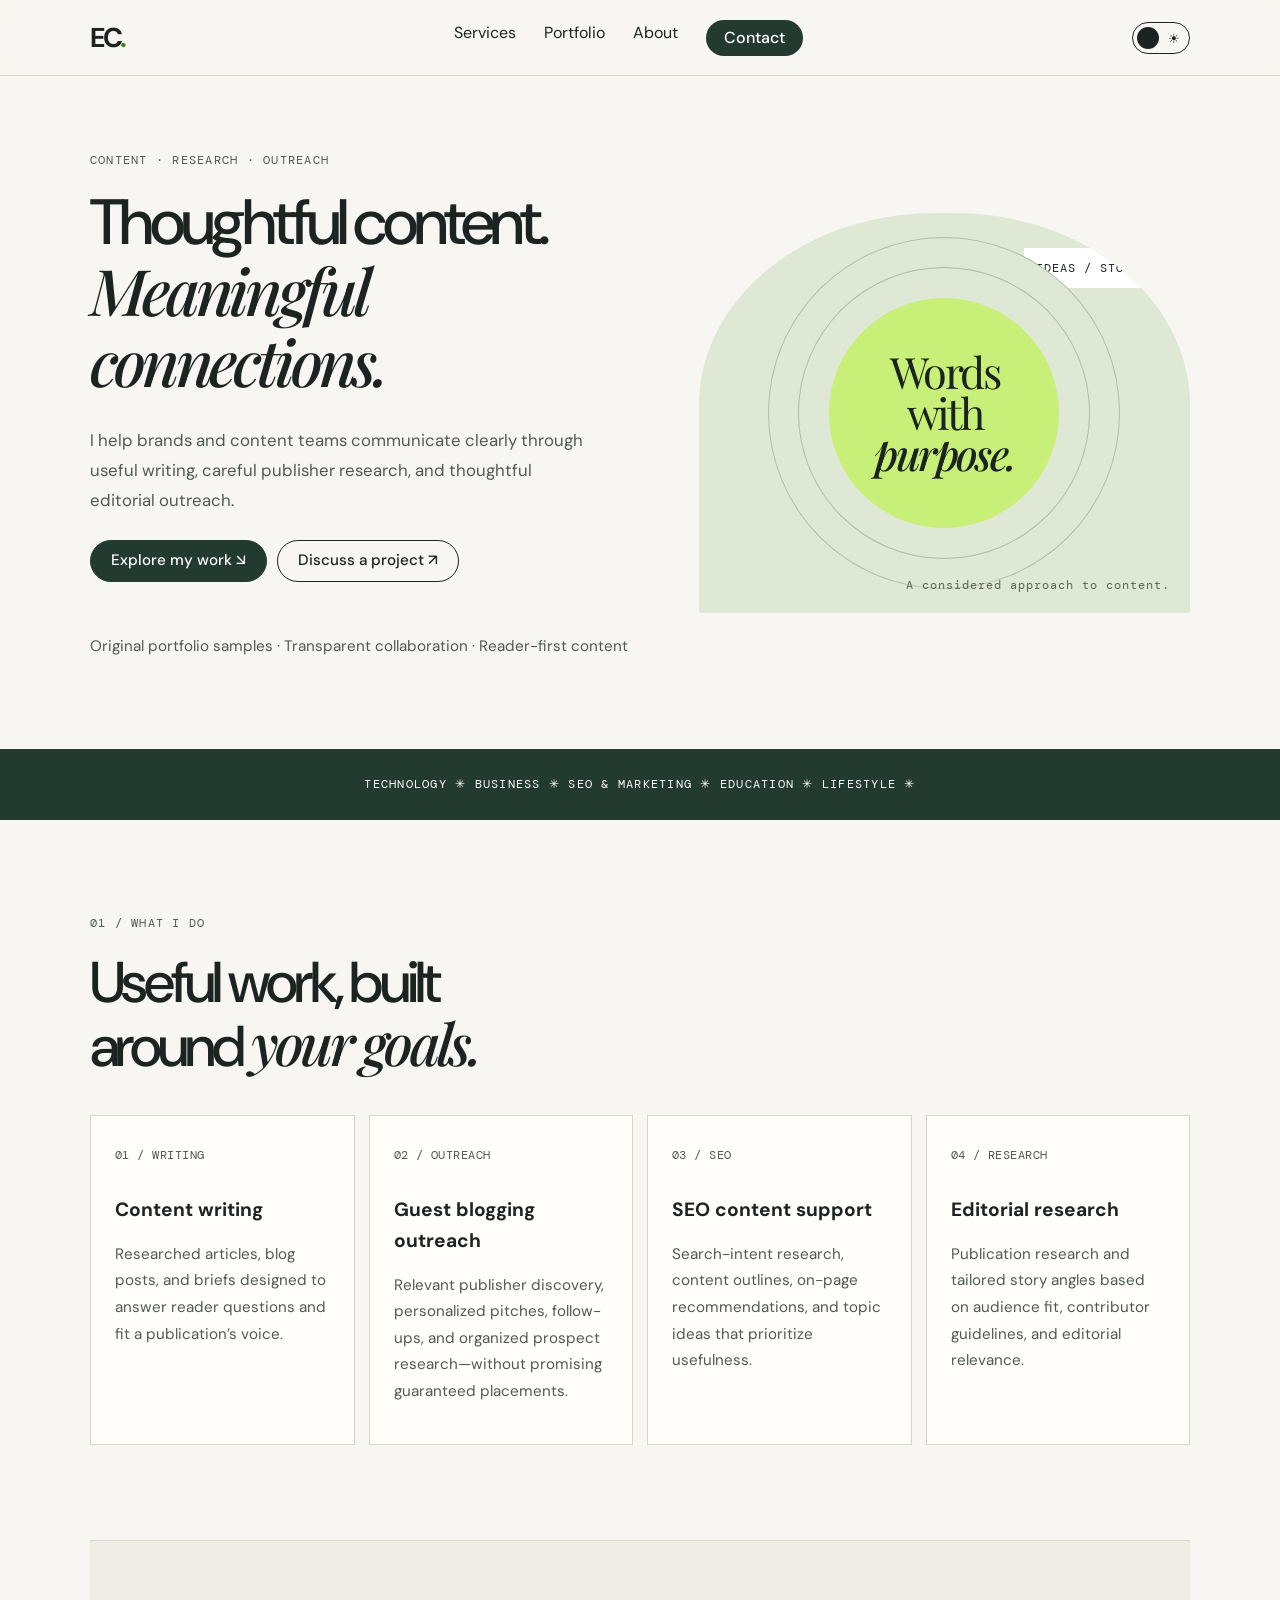
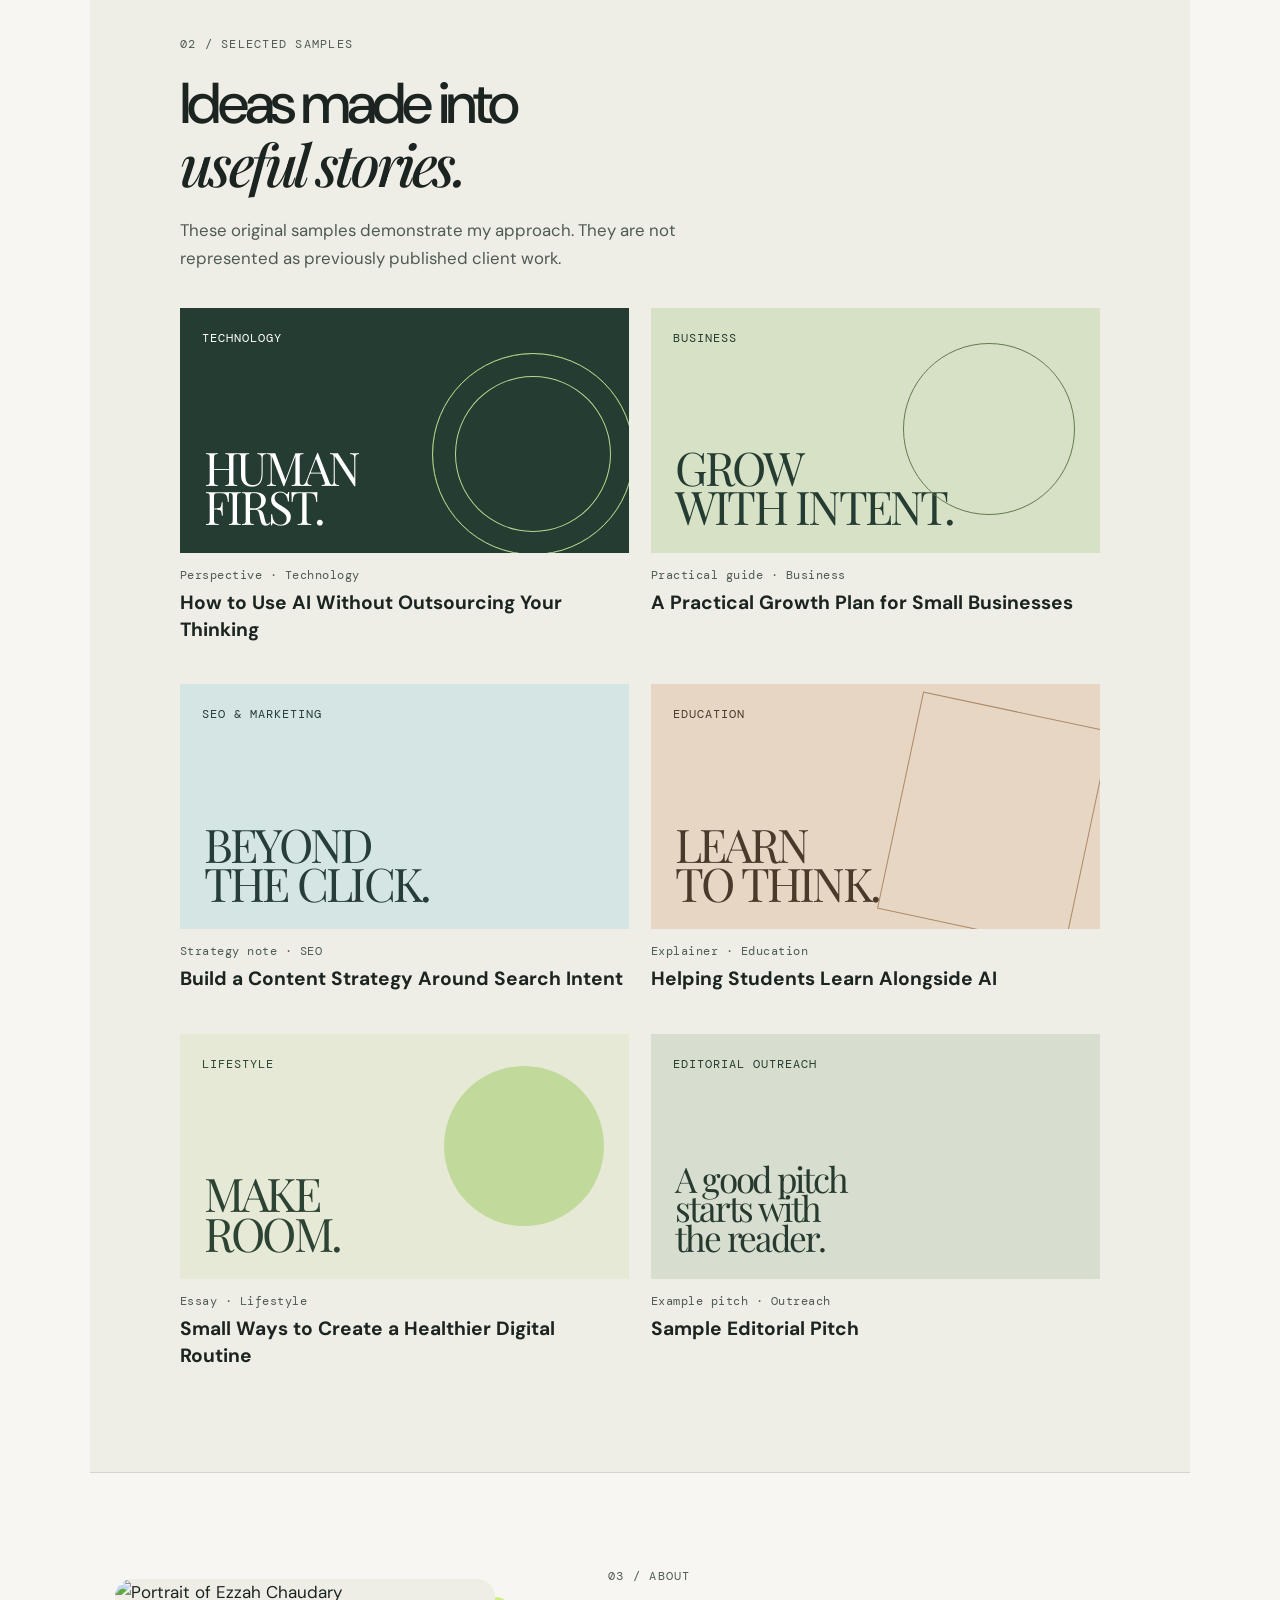
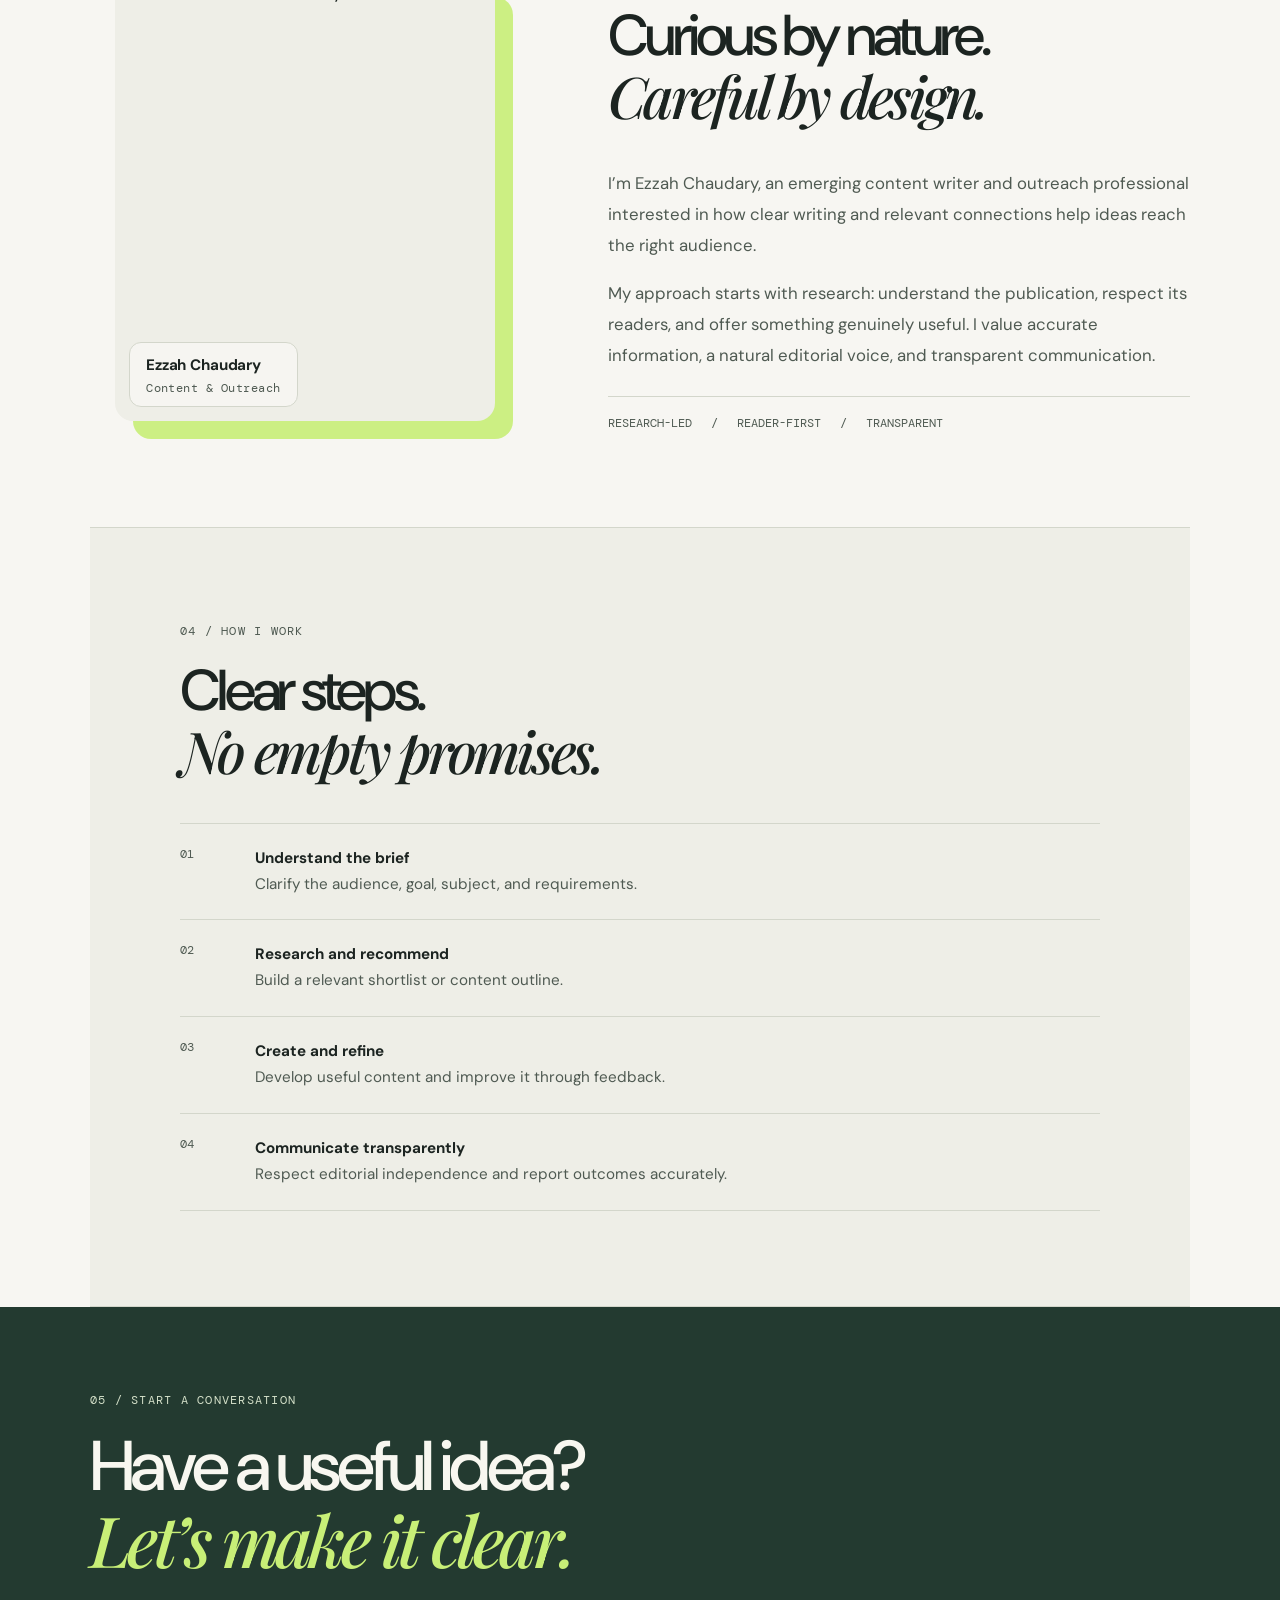
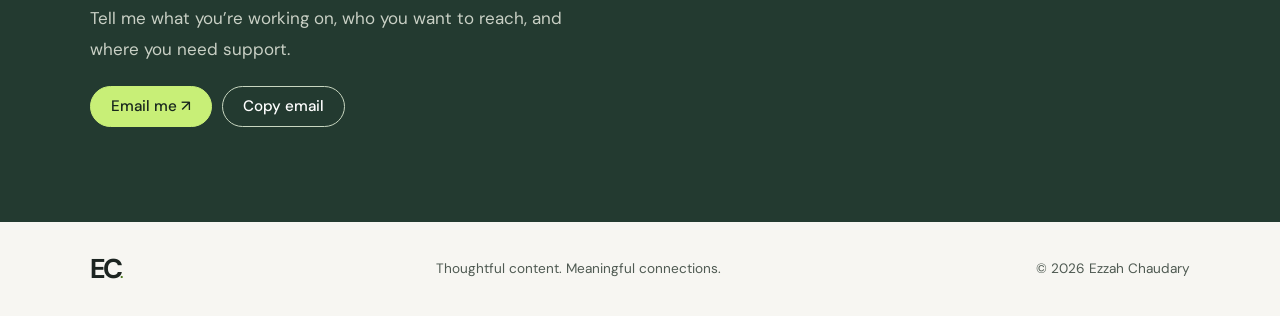
==== index.html @ 1b75cec5 "Add files via upload" ====
<!doctype html><html><head><meta charset=utf8><meta name=viewport content="width=device-width,initial-scale=1"><style>:root{color-scheme:light}body{margin:0;padding:0;font:14px -apple-system,BlinkMacSystemFont,sans-serif;background:#fff;color:#000}img{max-width:100%}[hidden]:not([hidden=until-found i]){display:none!important}</style></head><body>

<meta charset="utf-8"><meta name="viewport" content="width=device-width,initial-scale=1">
<meta name="description" content="Ezzah Chaudary — content writing, guest blogging outreach, editorial research and SEO content support.">
<title>Ezzah Chaudary Portfolio</title><script>try{var t=localStorage.getItem("theme")||(matchMedia("(prefers-color-scheme:dark)").matches?"dark":"light");document.documentElement.dataset.theme=t}catch(e){}</script><link rel="stylesheet" href="styles.css">

<header><a class="logo" href="index.html">EC<span>.</span></a><nav id="nav"><a href="#services">Services</a><a href="#portfolio">Portfolio</a><a href="#about">About</a><a class="navcta" href="#contact">Contact</a></nav><div class="hdr-r"><button id="theme" aria-label="Toggle light/dark theme" role="switch" aria-checked="false"></button><button id="menu" aria-expanded="false">Menu</button></div></header>
<main>
<section class="hero"><div><p class="eyebrow">CONTENT · RESEARCH · OUTREACH</p><h1>Thoughtful content.<br><em>Meaningful connections.</em></h1><p class="intro">I help brands and content teams communicate clearly through useful writing, careful publisher research, and thoughtful editorial outreach.</p><a class="button" href="#portfolio">Explore my work ↘</a><a class="button ghost" href="#contact">Discuss a project ↗</a><p class="note">Original portfolio samples · Transparent collaboration · Reader-first content</p></div><div class="art"><span class="art-tag">IDEAS / STORIES</span><div class="orb"></div><p>Words<br>with<br><em>purpose.</em></p><span class="art-foot">A considered approach to content.</span></div></section>
<div class="ticker">TECHNOLOGY ✳ BUSINESS ✳ SEO & MARKETING ✳ EDUCATION ✳ LIFESTYLE ✳</div>
<section id="services" class="section"><p class="eyebrow">01 / WHAT I DO</p><h2>Useful work, built<br>around <em>your goals.</em></h2><div class="cards">
<article><b>01 / WRITING</b><h3>Content writing</h3><p>Researched articles, blog posts, and briefs designed to answer reader questions and fit a publication’s voice.</p></article>
<article><b>02 / OUTREACH</b><h3>Guest blogging outreach</h3><p>Relevant publisher discovery, personalized pitches, follow-ups, and organized prospect research—without promising guaranteed placements.</p></article>
<article><b>03 / SEO</b><h3>SEO content support</h3><p>Search-intent research, content outlines, on-page recommendations, and topic ideas that prioritize usefulness.</p></article>
<article><b>04 / RESEARCH</b><h3>Editorial research</h3><p>Publication research and tailored story angles based on audience fit, contributor guidelines, and editorial relevance.</p></article></div></section>
<section id="portfolio" class="section tinted"><p class="eyebrow">02 / SELECTED SAMPLES</p><h2>Ideas made into<br><em>useful stories.</em></h2><p class="section-intro">These original samples demonstrate my approach. They are not represented as previously published client work.</p><div class="samples">
<a href="samples/technology-ai.html"><div class="sample-art tech">TECHNOLOGY <strong>HUMAN<br>FIRST.</strong></div><small>Perspective · Technology</small><h3>How to Use AI Without Outsourcing Your Thinking</h3></a>
<a href="samples/business-growth.html"><div class="sample-art business">BUSINESS <strong>GROW<br>WITH INTENT.</strong></div><small>Practical guide · Business</small><h3>A Practical Growth Plan for Small Businesses</h3></a>
<a href="samples/seo-content.html"><div class="sample-art seo">SEO & MARKETING <strong>BEYOND<br>THE CLICK.</strong></div><small>Strategy note · SEO</small><h3>Build a Content Strategy Around Search Intent</h3></a>
<a href="samples/education-learning.html"><div class="sample-art education">EDUCATION <strong>LEARN<br>TO THINK.</strong></div><small>Explainer · Education</small><h3>Helping Students Learn Alongside AI</h3></a>
<a href="samples/lifestyle-digital-wellbeing.html"><div class="sample-art lifestyle">LIFESTYLE <strong>MAKE<br>ROOM.</strong></div><small>Essay · Lifestyle</small><h3>Small Ways to Create a Healthier Digital Routine</h3></a>
<a href="samples/editorial-pitch.html"><div class="sample-art pitch">EDITORIAL OUTREACH <strong>A good pitch<br>starts with<br>the reader.</strong></div><small>Example pitch · Outreach</small><h3>Sample Editorial Pitch</h3></a></div></section>
<section id="about" class="section about"><figure class="portrait"><div class="frame"><img src="assets/ezzah.jpg" alt="Portrait of Ezzah Chaudary" width="620" height="720" loading="lazy"><figcaption><strong>Ezzah Chaudary</strong><small>Content &amp; Outreach</small></figcaption></div></figure><div><p class="eyebrow">03 / ABOUT</p><h2>Curious by nature.<br><em>Careful by design.</em></h2><p>I’m Ezzah Chaudary, an emerging content writer and outreach professional interested in how clear writing and relevant connections help ideas reach the right audience.</p><p>My approach starts with research: understand the publication, respect its readers, and offer something genuinely useful. I value accurate information, a natural editorial voice, and transparent communication.</p><div class="values">RESEARCH-LED　 /　 READER-FIRST　 /　 TRANSPARENT</div></div></section>
<section class="section tinted"><p class="eyebrow">04 / HOW I WORK</p><h2>Clear steps.<br><em>No empty promises.</em></h2><div class="steps"><p><b>01</b><span><strong>Understand the brief</strong><br>Clarify the audience, goal, subject, and requirements.</span></p><p><b>02</b><span><strong>Research and recommend</strong><br>Build a relevant shortlist or content outline.</span></p><p><b>03</b><span><strong>Create and refine</strong><br>Develop useful content and improve it through feedback.</span></p><p><b>04</b><span><strong>Communicate transparently</strong><br>Respect editorial independence and report outcomes accurately.</span></p></div></section>
<section id="contact" class="contact"><p class="eyebrow">05 / START A CONVERSATION</p><h2>Have a useful idea?<br><em>Let’s make it clear.</em></h2><p>Tell me what you’re working on, who you want to reach, and where you need support.</p><a class="button" href="mailto:YOUR_EMAIL@example.com?subject=Content%20and%20Outreach%20Enquiry">Email me ↗</a><button class="button outline" id="copy" data-email="YOUR_EMAIL@example.com">Copy email</button></section>
</main><footer><a class="logo" href="#">EC<span>.</span></a><span>Thoughtful content. Meaningful connections.</span><span>© <span id="year"></span> Ezzah Chaudary</span></footer><script src="script.js"></script>
</body></html>
---- styles.css ----
@import url('https://fonts.googleapis.com/css2?family=DM+Mono:wght@400;500&family=DM+Sans:wght@400;500;700&family=Playfair+Display:ital,wght@0,500;1,500&display=swap');
*{box-sizing:border-box}html{scroll-behavior:smooth;scroll-padding-top:80px}body{margin:0;background:var(--paper);color:var(--ink);font-family:var(--sans)}a{color:inherit;text-decoration:none}header{height:76px;padding:0 7%;display:flex;align-items:center;justify-content:space-between;border-bottom:1px solid var(--line);position:sticky;top:0;background:var(--paper-a);backdrop-filter:blur(12px);z-index:5}.logo{font-weight:700;font-size:1.7rem;letter-spacing:-.1em}.logo span{color:var(--accent)}nav{display:flex;gap:32px;font-size:.9rem}nav a:hover{color:var(--accent)}button{font:inherit;cursor:pointer}#menu{display:none}.hero,.section{width:min(1100px,86%);margin:auto}.hero{min-height:580px;padding:76px 0;display:grid;grid-template-columns:1.05fr .95fr;gap:6%;align-items:center}.eyebrow{font: .68rem var(--mono);letter-spacing:.1em;color:var(--muted);margin:0 0 22px}.hero h1,h2{font-size:clamp(2.7rem,5vw,4.5rem);letter-spacing:-.065em;line-height:1.04;font-weight:500;margin:0}.hero h1 em,h2 em{font-family:var(--serif);font-weight:500}.intro{color:var(--muted);line-height:1.8;max-width:500px;margin:25px 0}.note{margin-top:42px;font-size:.72rem;color:var(--muted)}.art{color:#1c2421;height:400px;background:#dfe8d4;border-radius:48% 48% 3px 3px;position:relative;display:grid;place-items:center;overflow:hidden}.orb{position:absolute;width:230px;height:230px;background:var(--green);border-radius:50%;box-shadow:0 0 0 30px #dfe8d4,0 0 0 31px #aebca5,0 0 0 60px #dfe8d4,0 0 0 61px #aebca5}.art p{z-index:1;text-align:center;font:2.7rem/.95 var(--serif);letter-spacing:-.06em}.art p em{font-weight:500}.art-tag,.art-foot{position:absolute;font:.62rem var(--mono);letter-spacing:.08em}.art-tag{top:35px;right:22px;background:#fff;color:#1c2421;padding:12px}.art-foot{bottom:20px;right:20px;color:#586752}.ticker{background:var(--deep);color:white;text-align:center;padding:23px 5%;font:.7rem var(--mono);letter-spacing:.1em;line-height:2}.section{padding-top:95px;padding-bottom:95px}.section h2{font-size:clamp(2.5rem,4.5vw,3.7rem);margin-bottom:38px}.cards{display:grid;grid-template-columns:repeat(4,1fr);gap:14px}.cards article{background:var(--card);border:1px solid var(--line);padding:24px;min-height:245px}.cards b,small{font:.65rem var(--mono);letter-spacing:.04em;color:var(--muted)}.cards h3{font-size:1.12rem;margin:28px 0 12px}.cards p{font-size:.85rem;line-height:1.75;color:var(--muted)}.tinted{background:var(--tint);max-width:none;padding-left:max(7%,calc((100% - 1100px)/2));padding-right:max(7%,calc((100% - 1100px)/2));border-top:1px solid var(--line);border-bottom:1px solid var(--line)}.section-intro{color:var(--muted);line-height:1.7;max-width:500px;margin:-20px 0 35px}.samples{display:grid;grid-template-columns:repeat(2,minmax(0,1fr));gap:34px 22px}.sample-art{height:245px;padding:22px;position:relative;overflow:hidden;font:.62rem var(--mono);letter-spacing:.08em}.sample-art strong{position:absolute;left:24px;bottom:26px;font:2.9rem/.85 var(--serif);letter-spacing:-.06em}.tech{background:#253c32;color:white}.tech:after{content:'';position:absolute;width:200px;height:200px;border:1px solid #b8d88d;border-radius:50%;right:-5px;top:45px;box-shadow:inset 0 0 0 22px #253c32,inset 0 0 0 23px #b8d88d}.business{background:#d6e1c6;color:#253c32}.business:after{content:'';position:absolute;width:170px;height:170px;border:1px solid #637b4c;border-radius:50%;right:25px;top:35px}.seo{background:#d5e5e4;color:#263d3a}.education{background:#e7d6c3;color:#4a3a2c}.education:after{content:'';position:absolute;right:10px;top:25px;width:190px;height:220px;border:1px solid #ad8866;transform:rotate(12deg)}.lifestyle{background:#e5e9d5;color:#2d4334}.lifestyle:after{content:'';position:absolute;width:160px;height:160px;border-radius:50%;background:#c1d99a;right:25px;top:32px}.pitch{background:#d7ded0;color:#273a30}.pitch strong{font-size:2.2rem}.samples a{display:block}.samples a:hover h3{text-decoration:underline;text-decoration-color:#9cae86;text-underline-offset:4px}.samples small{display:block;margin-top:14px}.samples h3{font-size:1.12rem;line-height:1.4;margin:7px 0}.about{display:grid;grid-template-columns:.7fr 1.3fr;gap:9%;align-items:center}.about p:not(.eyebrow){color:var(--muted);line-height:1.85;font-size:.94rem}.stamp{color:#233a30;width:185px;height:185px;border:1px solid #b5c29f;border-radius:50%;display:flex;flex-direction:column;align-items:center;justify-content:center;text-align:center;background:#e7eddc;font-size:3rem;transform:rotate(-8deg)}.stamp small{line-height:1.7}.values{border-top:1px solid var(--line);padding-top:18px;font:.62rem var(--mono);color:var(--muted);margin-top:25px}.steps{border-top:1px solid var(--line)}.steps p{display:grid;grid-template-columns:60px 1fr;gap:15px;padding:22px 0;margin:0;border-bottom:1px solid var(--line);color:var(--muted);font-size:.9rem;line-height:1.7}.steps b{font:.7rem var(--mono);color:var(--muted)}.steps strong{color:var(--ink)}.contact{background:var(--deep);color:#f8f7f0;padding:85px max(7%,calc((100% - 1100px)/2));position:relative}.contact .eyebrow{color:#d3dfc8}.contact h2{font-size:clamp(2.8rem,5.5vw,5rem)}.contact h2 em{color:var(--green)}.contact>p:not(.eyebrow){color:#c9d0c5;max-width:480px;line-height:1.8;margin:22px 0}.contact small{display:block;color:#b9c6b7;margin-top:18px;letter-spacing:0}footer{padding:25px 7%;display:flex;justify-content:space-between;align-items:center;gap:18px}footer span{font-size:.72rem;color:var(--muted)}.article{width:min(790px,86%);margin:auto}.article .article-head{padding:65px 0 40px}.article h1{font-size:clamp(2.6rem,6vw,4.5rem);line-height:1.04;letter-spacing:-.065em;font-weight:500}.article h1 em{font-family:var(--serif)}.deck{font-size:1.1rem;line-height:1.75;color:var(--muted)}.notice{background:var(--notice);border-left:3px solid #88a65d;padding:14px 17px;font-size:.83rem;line-height:1.65;margin:25px 0}.body-copy{font-size:1.02rem;line-height:1.9;color:var(--body);padding-bottom:75px}.body-copy h2{font-size:1.75rem;margin:42px 0 15px}.body-copy p{margin:0 0 20px}.body-copy li{margin-bottom:10px}.body-copy blockquote{border-left:2px solid #8aa960;padding-left:20px;font:italic 1.4rem/1.5 var(--serif)}@media(max-width:850px){.hero{grid-template-columns:1fr .8fr}.cards{grid-template-columns:repeat(2,1fr)}.art{height:330px}.orb{width:180px;height:180px}}@media(max-width:620px){header{height:68px;padding:0 6.5%}#menu{display:inline-flex}nav{display:none;position:absolute;top:67px;left:0;right:0;background:var(--paper);padding:24px 7%;flex-direction:column;gap:20px;border-bottom:1px solid var(--line)}nav.open{display:flex}.hero{grid-template-columns:1fr;padding:55px 0;gap:34px}.hero h1{font-size:3.15rem}.art{height:315px}.section{padding-top:65px;padding-bottom:65px}.cards,.samples{grid-template-columns:1fr}.cards article{min-height:unset}.sample-art{height:255px}.about{grid-template-columns:1fr;gap:32px}.stamp{width:145px;height:145px;font-size:2.4rem}.contact{padding:68px 7%}.contact h2{font-size:3rem}footer{flex-wrap:wrap}footer span:nth-child(2){order:3;width:100%}}@media(prefers-reduced-motion:reduce){html{scroll-behavior:auto}}
:root{--paper:#f7f6f2;--paper-a:#f7f6f2ee;--card:#fffefa;--tint:#eeeee7;--ink:#1c2421;--body:#2f3a33;--muted:#4f5a52;--line:#d3d6cb;--green:#c8ef77;--deep:#233a30;--accent:#4d7a1f;--notice:#e8eddc;--btn:#233a30;--btn-t:#fff;--btn-h:#3b5244;--serif:'Playfair Display',Georgia,serif;--sans:'DM Sans',Arial,sans-serif;--mono:'DM Mono',monospace;color-scheme:light}
:root[data-theme=dark]{--paper:#141a17;--paper-a:#141a17ee;--card:#1c2420;--tint:#192019;--ink:#eef1e8;--body:#d3d9cd;--muted:#aab4a6;--line:#33403a;--deep:#0e2018;--accent:#a9d466;--notice:#232d22;--btn:#c8ef77;--btn-t:#18261d;--btn-h:#dbf59d;color-scheme:dark}
body{font-size:17px;line-height:1.6}
.eyebrow,.cards b,small,.ticker,.values,.steps b,.art-tag,.art-foot,.sample-art{font-size:.78rem}
.cards p,.steps p,.note{font-size:.95rem}.intro,.section-intro,.about p:not(.eyebrow){font-size:1.05rem}nav{font-size:1rem;gap:28px}
.cards h3,.samples h3{font-size:1.2rem}.deck{font-size:1.15rem}.body-copy{font-size:1.1rem}
nav a:hover,.body-copy a{color:var(--accent)}
.btn,.button,#menu,#theme,.back{display:inline-flex;align-items:center;justify-content:center;gap:8px;padding:12px 20px;border-radius:999px;border:1.5px solid var(--btn);font:500 .95rem var(--sans);line-height:1;cursor:pointer;margin:0 10px 10px 0;background:var(--btn);color:var(--btn-t);transition:background .15s,color .15s,transform .15s}
.button:hover,#menu:hover,#theme:hover,.back:hover{background:var(--btn-h);border-color:var(--btn-h);color:var(--btn-t)}
.button:active,#theme:active{transform:translateY(1px)}
.button.ghost,.outline,#menu,#theme,.back{background:transparent;color:var(--ink);border-color:var(--ink)}
.button.ghost:hover,.outline:hover,#menu:hover,#theme:hover,.back:hover{background:var(--ink);color:var(--paper);border-color:var(--ink)}
.contact .button{background:var(--green);color:#18261d;border-color:var(--green)}.contact .button:hover{background:#dbf59d;border-color:#dbf59d;color:#18261d}
.contact .button.outline{background:transparent;color:#fff;border-color:#c8d6c0}.contact .button.outline:hover{background:#fff;color:#18261d;border-color:#fff}
#theme,#menu,.back{margin:0;padding:9px 16px}.hdr-r{display:flex;align-items:center;gap:12px}
:focus-visible{outline:3px solid var(--accent);outline-offset:3px}
.contact small{color:#d3dfc8;font-size:.82rem}footer span{font-size:.85rem}
.note{color:var(--muted)}
@media(max-width:620px){#menu{display:inline-flex}nav{background:var(--paper)}}
@media(min-width:621px){#menu{display:none}}

a:where(:visited,:active){color:inherit}a{-webkit-tap-highlight-color:transparent}
.body-copy a:not(.button){color:var(--accent)}
:root{accent-color:var(--accent)}::selection{background:var(--green);color:#18261d}
button:focus,a:focus{outline:none}button:focus-visible,a:focus-visible{outline:3px solid var(--accent);outline-offset:3px}
.button,.button:visited{color:var(--btn-t)}.button.ghost,.button.ghost:visited{color:var(--ink)}.button.ghost:hover{color:var(--paper)}.contact .button,.cta .button{color:#18261d}
/* theme switch */
#theme{padding:4px;width:58px;height:32px;position:relative;justify-content:flex-start;border-radius:999px;font-size:0}
#theme:hover{background:transparent;border-color:var(--ink)}
#theme::before{content:"";width:22px;height:22px;border-radius:50%;background:var(--ink);transition:transform .2s;transform:translateX(0)}
:root[data-theme=dark] #theme::before{transform:translateX(26px);background:var(--green)}
#theme::after{content:"☀";position:absolute;right:9px;font-size:13px;color:var(--ink);top:50%;transform:translateY(-50%)}
:root[data-theme=dark] #theme::after{content:"☾";right:auto;left:9px}
/* article */
.progress{position:fixed;top:0;left:0;height:3px;width:0;background:var(--accent);z-index:9}
.meta{font:.8rem var(--mono);color:var(--muted);letter-spacing:.04em}
.body-copy h2{font-size:1.9rem;letter-spacing:-.04em;margin-top:52px}
.body-copy>p:first-of-type:first-letter{font:3.6rem/.8 var(--serif);float:left;padding:6px 10px 0 0;color:var(--accent)}
.cta{background:var(--deep);color:#fff;padding:34px;margin:50px 0 0;border-radius:14px}.cta h3{font:500 1.7rem var(--serif);margin:0 0 8px}.cta p{color:#cfd8c9;margin:0 0 20px}
.cta .button{background:var(--green);border-color:var(--green)}.cta .button:hover{background:#dbf59d;border-color:#dbf59d}
.pn{display:flex;justify-content:space-between;gap:14px;flex-wrap:wrap;margin-top:28px}.pn .button{margin:0}

header nav a,header nav a:visited{color:var(--ink);text-decoration:none}header nav a:hover{color:var(--accent)}
header nav a.navcta,header nav a.navcta:visited{background:var(--btn);color:var(--btn-t);padding:10px 18px;border-radius:999px;line-height:1;font-weight:500}
header nav a.navcta:hover{background:var(--btn-h);color:var(--btn-t)}
@media(max-width:620px){header nav a.navcta{align-self:flex-start}}

.portrait{margin:0;display:flex;flex-direction:column;align-items:center;gap:18px;text-align:center}
.portrait img{width:min(320px,100%);aspect-ratio:1;object-fit:cover;object-position:50% 20%;border-radius:50%;border:1px solid var(--line);padding:10px;background:var(--card);box-shadow:0 0 0 1px var(--line),0 18px 40px -18px rgba(0,0,0,.35)}
.portrait figcaption{font-weight:700;font-size:1.05rem;letter-spacing:-.01em}
.portrait small{display:block;margin-top:4px;color:var(--muted);font-weight:400}
@media(max-width:620px){.portrait img{width:min(240px,70vw)}}

.portrait img{width:min(400px,100%);aspect-ratio:4/3;border-radius:20px;padding:0;object-position:50% 30%}
.portrait{align-items:flex-start;text-align:left}
@media(max-width:620px){.portrait img{width:100%}}

.about{grid-template-columns:.85fr 1.15fr;gap:8%}
.portrait{display:block;max-width:380px;width:100%;margin:0 auto}
.portrait .frame{position:relative;isolation:isolate}
.portrait .frame::before{content:"";position:absolute;inset:18px -18px -18px 18px;background:var(--green);border-radius:18px;z-index:-1;opacity:.9}
.portrait img{display:block;width:100%;height:auto;aspect-ratio:620/720;object-fit:cover;object-position:50% 18%;border:0;padding:0;border-radius:18px;box-shadow:none;background:var(--tint)}
.portrait figcaption{position:absolute;left:14px;bottom:14px;right:auto;display:flex;flex-direction:column;gap:2px;padding:10px 16px;border-radius:12px;background:var(--paper-a);backdrop-filter:blur(8px);color:var(--ink);font-size:.95rem;text-align:left;border:1px solid var(--line)}
.portrait figcaption small{margin:0;color:var(--muted);font:.75rem var(--mono)}
@media(max-width:620px){.about{grid-template-columns:1fr}.portrait{max-width:320px;margin:0 auto 18px}.portrait .frame::before{inset:12px -12px -12px 12px}}
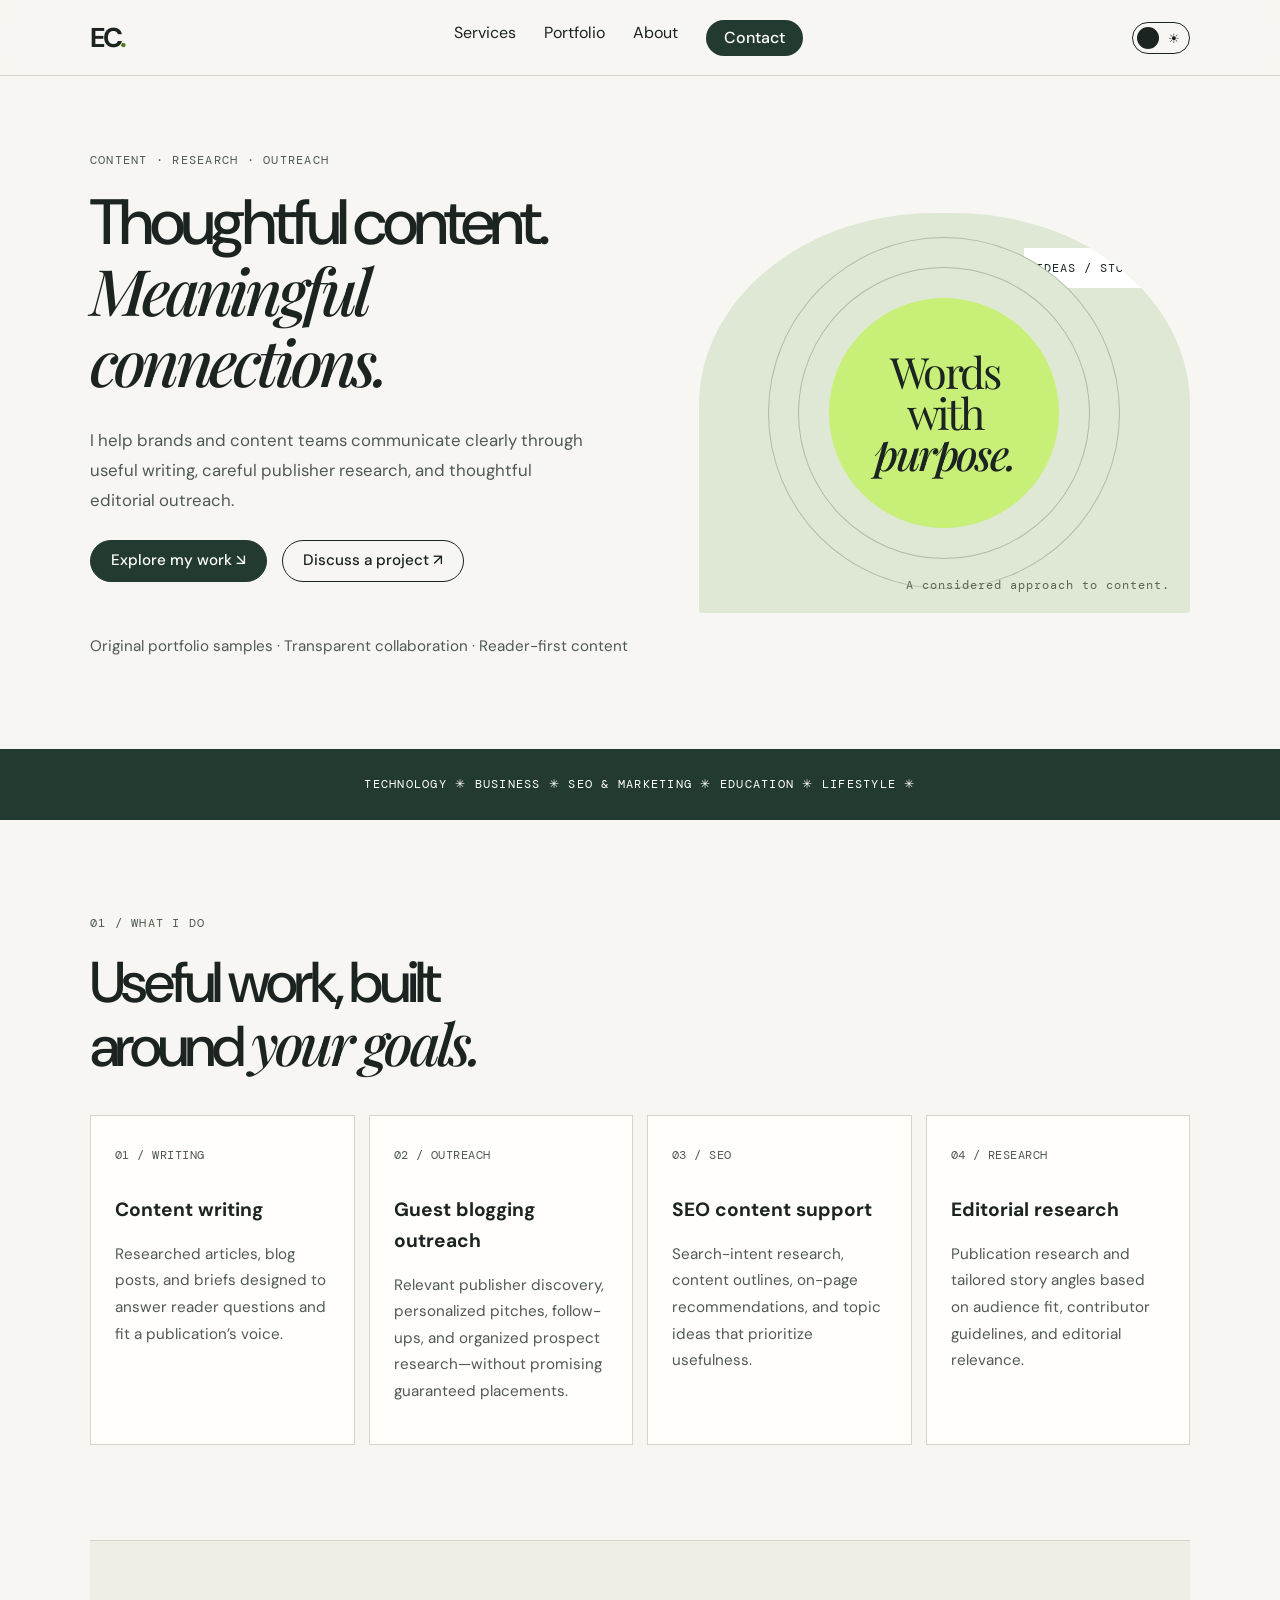
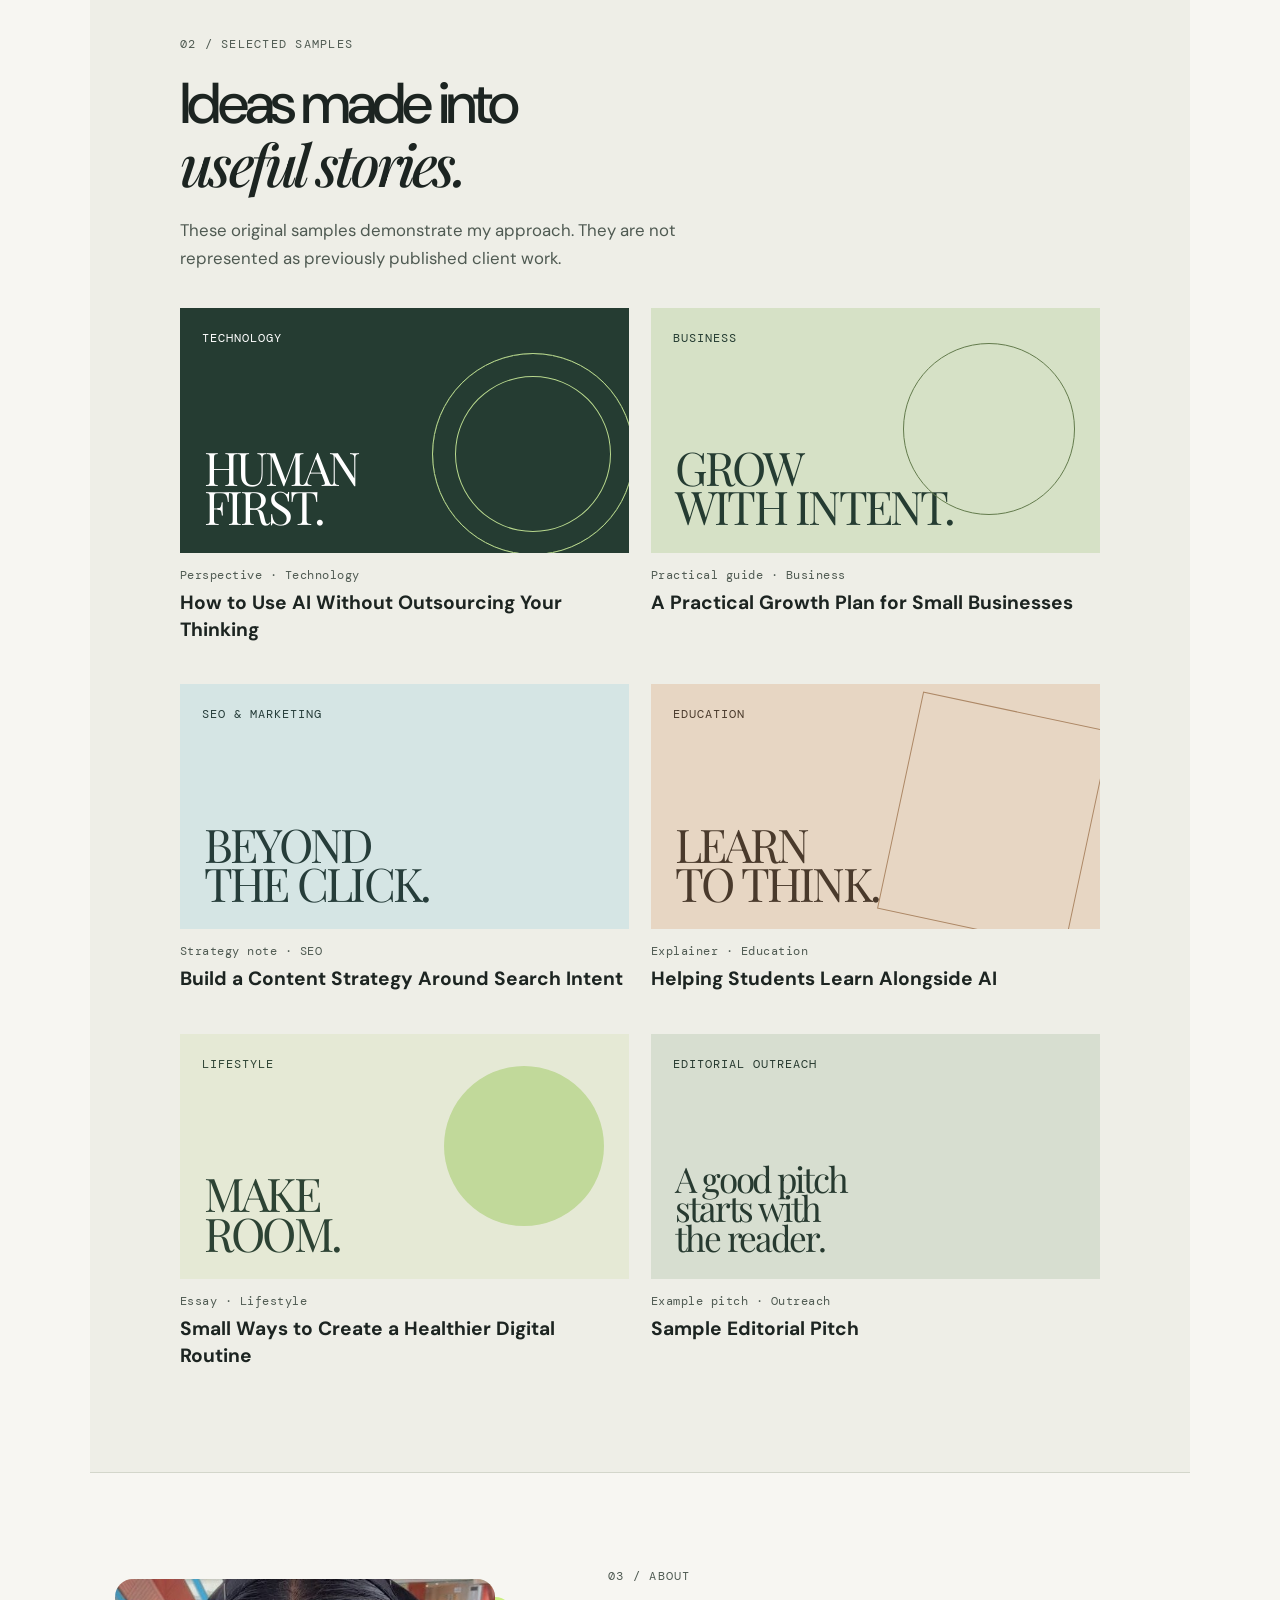
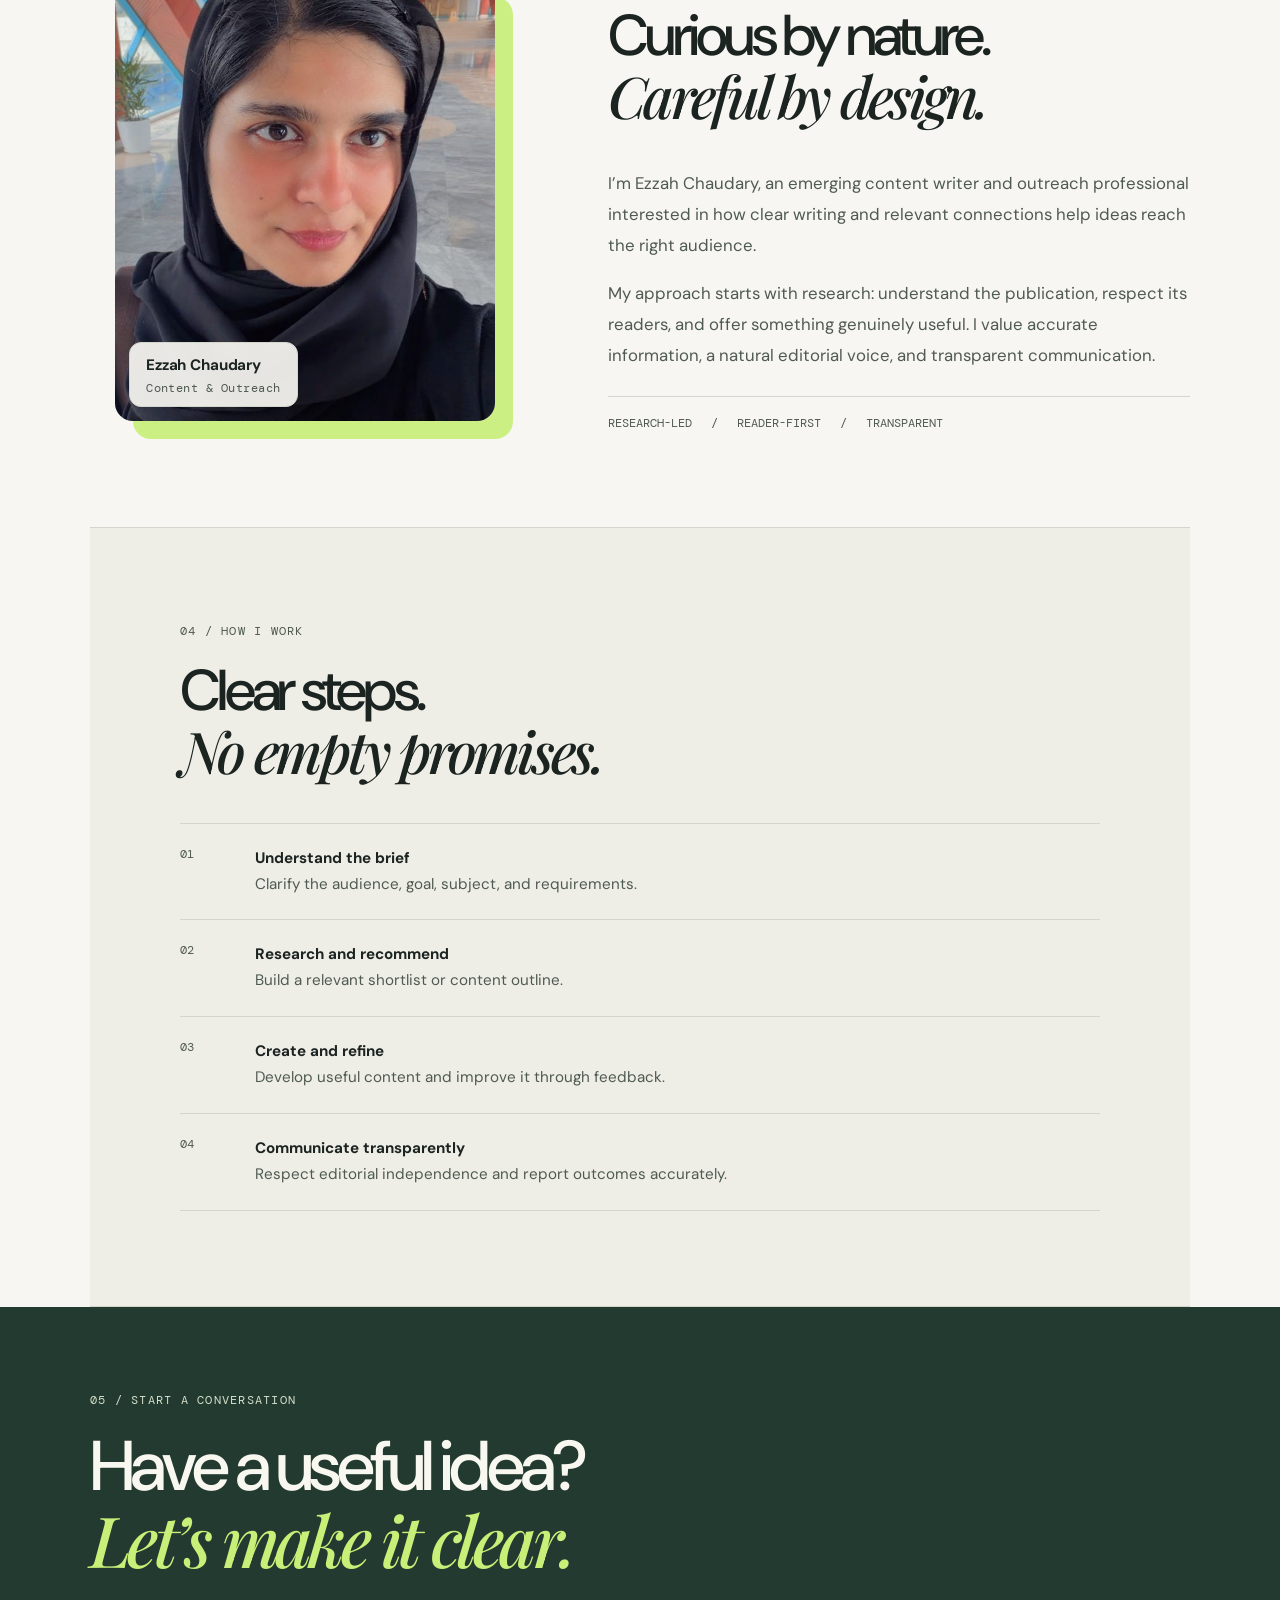
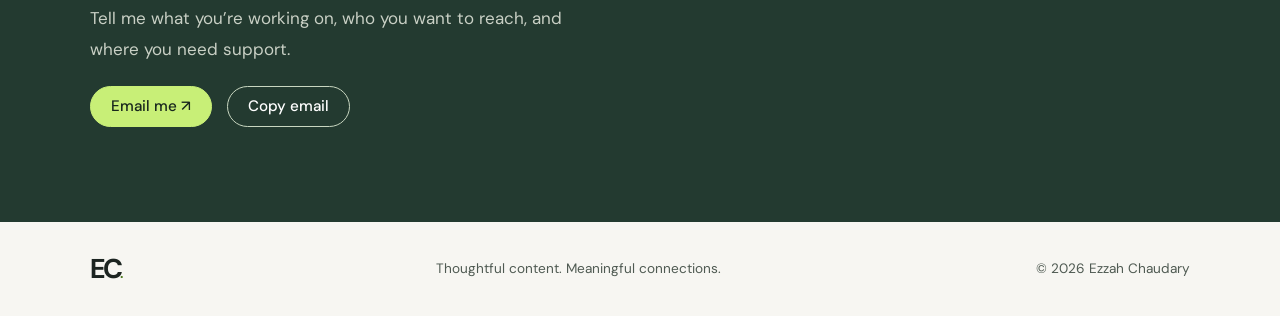
==== commit 5d078abb: "Add files via upload" ====
--- a/index.html
+++ b/index.html
@@ -1,27 +1,172 @@
-<!doctype html><html><head><meta charset=utf8><meta name=viewport content="width=device-width,initial-scale=1"><style>:root{color-scheme:light}body{margin:0;padding:0;font:14px -apple-system,BlinkMacSystemFont,sans-serif;background:#fff;color:#000}img{max-width:100%}[hidden]:not([hidden=until-found i]){display:none!important}</style></head><body>
+<!doctype html>
+<html lang="en">
+<head>
+  <meta charset="utf-8">
+  <meta name="viewport" content="width=device-width,initial-scale=1">
+  <meta name="description" content="Ezzah Chaudary — content writing, guest blogging outreach, editorial research and SEO content support.">
+  <title>Ezzah Chaudary Portfolio</title>
+  <link rel="icon" href="assets/favicon.svg">
+  <script>
+    try {
+      var t = localStorage.getItem("theme") || (matchMedia("(prefers-color-scheme:dark)").matches ? "dark" : "light");
+      document.documentElement.dataset.theme = t;
+    } catch (e) {}
+  </script>
+  <link rel="stylesheet" href="styles.css">
+</head>
+<body>
 
-<meta charset="utf-8"><meta name="viewport" content="width=device-width,initial-scale=1">
-<meta name="description" content="Ezzah Chaudary — content writing, guest blogging outreach, editorial research and SEO content support.">
-<title>Ezzah Chaudary Portfolio</title><script>try{var t=localStorage.getItem("theme")||(matchMedia("(prefers-color-scheme:dark)").matches?"dark":"light");document.documentElement.dataset.theme=t}catch(e){}</script><link rel="stylesheet" href="styles.css">
+  <!-- HEADER -->
+  <header>
+    <a class="logo" href="index.html">EC<span>.</span></a>
+    <nav id="nav">
+      <a href="#services">Services</a>
+      <a href="#portfolio">Portfolio</a>
+      <a href="#about">About</a>
+      <a class="navcta" href="#contact">Contact</a>
+    </nav>
+    <div class="hdr-r">
+      <button id="theme" aria-label="Toggle light/dark theme" role="switch" aria-checked="false"></button>
+      <button id="menu" aria-expanded="false">Menu</button>
+    </div>
+  </header>
 
-<header><a class="logo" href="index.html">EC<span>.</span></a><nav id="nav"><a href="#services">Services</a><a href="#portfolio">Portfolio</a><a href="#about">About</a><a class="navcta" href="#contact">Contact</a></nav><div class="hdr-r"><button id="theme" aria-label="Toggle light/dark theme" role="switch" aria-checked="false"></button><button id="menu" aria-expanded="false">Menu</button></div></header>
-<main>
-<section class="hero"><div><p class="eyebrow">CONTENT · RESEARCH · OUTREACH</p><h1>Thoughtful content.<br><em>Meaningful connections.</em></h1><p class="intro">I help brands and content teams communicate clearly through useful writing, careful publisher research, and thoughtful editorial outreach.</p><a class="button" href="#portfolio">Explore my work ↘</a><a class="button ghost" href="#contact">Discuss a project ↗</a><p class="note">Original portfolio samples · Transparent collaboration · Reader-first content</p></div><div class="art"><span class="art-tag">IDEAS / STORIES</span><div class="orb"></div><p>Words<br>with<br><em>purpose.</em></p><span class="art-foot">A considered approach to content.</span></div></section>
-<div class="ticker">TECHNOLOGY ✳ BUSINESS ✳ SEO & MARKETING ✳ EDUCATION ✳ LIFESTYLE ✳</div>
-<section id="services" class="section"><p class="eyebrow">01 / WHAT I DO</p><h2>Useful work, built<br>around <em>your goals.</em></h2><div class="cards">
-<article><b>01 / WRITING</b><h3>Content writing</h3><p>Researched articles, blog posts, and briefs designed to answer reader questions and fit a publication’s voice.</p></article>
-<article><b>02 / OUTREACH</b><h3>Guest blogging outreach</h3><p>Relevant publisher discovery, personalized pitches, follow-ups, and organized prospect research—without promising guaranteed placements.</p></article>
-<article><b>03 / SEO</b><h3>SEO content support</h3><p>Search-intent research, content outlines, on-page recommendations, and topic ideas that prioritize usefulness.</p></article>
-<article><b>04 / RESEARCH</b><h3>Editorial research</h3><p>Publication research and tailored story angles based on audience fit, contributor guidelines, and editorial relevance.</p></article></div></section>
-<section id="portfolio" class="section tinted"><p class="eyebrow">02 / SELECTED SAMPLES</p><h2>Ideas made into<br><em>useful stories.</em></h2><p class="section-intro">These original samples demonstrate my approach. They are not represented as previously published client work.</p><div class="samples">
-<a href="samples/technology-ai.html"><div class="sample-art tech">TECHNOLOGY <strong>HUMAN<br>FIRST.</strong></div><small>Perspective · Technology</small><h3>How to Use AI Without Outsourcing Your Thinking</h3></a>
-<a href="samples/business-growth.html"><div class="sample-art business">BUSINESS <strong>GROW<br>WITH INTENT.</strong></div><small>Practical guide · Business</small><h3>A Practical Growth Plan for Small Businesses</h3></a>
-<a href="samples/seo-content.html"><div class="sample-art seo">SEO & MARKETING <strong>BEYOND<br>THE CLICK.</strong></div><small>Strategy note · SEO</small><h3>Build a Content Strategy Around Search Intent</h3></a>
-<a href="samples/education-learning.html"><div class="sample-art education">EDUCATION <strong>LEARN<br>TO THINK.</strong></div><small>Explainer · Education</small><h3>Helping Students Learn Alongside AI</h3></a>
-<a href="samples/lifestyle-digital-wellbeing.html"><div class="sample-art lifestyle">LIFESTYLE <strong>MAKE<br>ROOM.</strong></div><small>Essay · Lifestyle</small><h3>Small Ways to Create a Healthier Digital Routine</h3></a>
-<a href="samples/editorial-pitch.html"><div class="sample-art pitch">EDITORIAL OUTREACH <strong>A good pitch<br>starts with<br>the reader.</strong></div><small>Example pitch · Outreach</small><h3>Sample Editorial Pitch</h3></a></div></section>
-<section id="about" class="section about"><figure class="portrait"><div class="frame"><img src="assets/ezzah.jpg" alt="Portrait of Ezzah Chaudary" width="620" height="720" loading="lazy"><figcaption><strong>Ezzah Chaudary</strong><small>Content &amp; Outreach</small></figcaption></div></figure><div><p class="eyebrow">03 / ABOUT</p><h2>Curious by nature.<br><em>Careful by design.</em></h2><p>I’m Ezzah Chaudary, an emerging content writer and outreach professional interested in how clear writing and relevant connections help ideas reach the right audience.</p><p>My approach starts with research: understand the publication, respect its readers, and offer something genuinely useful. I value accurate information, a natural editorial voice, and transparent communication.</p><div class="values">RESEARCH-LED　 /　 READER-FIRST　 /　 TRANSPARENT</div></div></section>
-<section class="section tinted"><p class="eyebrow">04 / HOW I WORK</p><h2>Clear steps.<br><em>No empty promises.</em></h2><div class="steps"><p><b>01</b><span><strong>Understand the brief</strong><br>Clarify the audience, goal, subject, and requirements.</span></p><p><b>02</b><span><strong>Research and recommend</strong><br>Build a relevant shortlist or content outline.</span></p><p><b>03</b><span><strong>Create and refine</strong><br>Develop useful content and improve it through feedback.</span></p><p><b>04</b><span><strong>Communicate transparently</strong><br>Respect editorial independence and report outcomes accurately.</span></p></div></section>
-<section id="contact" class="contact"><p class="eyebrow">05 / START A CONVERSATION</p><h2>Have a useful idea?<br><em>Let’s make it clear.</em></h2><p>Tell me what you’re working on, who you want to reach, and where you need support.</p><a class="button" href="mailto:YOUR_EMAIL@example.com?subject=Content%20and%20Outreach%20Enquiry">Email me ↗</a><button class="button outline" id="copy" data-email="YOUR_EMAIL@example.com">Copy email</button></section>
-</main><footer><a class="logo" href="#">EC<span>.</span></a><span>Thoughtful content. Meaningful connections.</span><span>© <span id="year"></span> Ezzah Chaudary</span></footer><script src="script.js"></script>
-</body></html>+  <main>
+
+    <!-- HERO -->
+    <section class="hero">
+      <div>
+        <p class="eyebrow">CONTENT · RESEARCH · OUTREACH</p>
+        <h1>Thoughtful content.<br><em>Meaningful connections.</em></h1>
+        <p class="intro">I help brands and content teams communicate clearly through useful writing, careful publisher research, and thoughtful editorial outreach.</p>
+        <a class="button" href="#portfolio">Explore my work ↘</a>
+        <a class="button ghost" href="#contact">Discuss a project ↗</a>
+        <p class="note">Original portfolio samples · Transparent collaboration · Reader-first content</p>
+      </div>
+      <div class="art">
+        <span class="art-tag">IDEAS / STORIES</span>
+        <div class="orb"></div>
+        <p>Words<br>with<br><em>purpose.</em></p>
+        <span class="art-foot">A considered approach to content.</span>
+      </div>
+    </section>
+
+    <div class="ticker">TECHNOLOGY ✳ BUSINESS ✳ SEO &amp; MARKETING ✳ EDUCATION ✳ LIFESTYLE ✳</div>
+
+    <!-- SERVICES -->
+    <section id="services" class="section">
+      <p class="eyebrow">01 / WHAT I DO</p>
+      <h2>Useful work, built<br>around <em>your goals.</em></h2>
+      <div class="cards">
+        <article>
+          <b>01 / WRITING</b>
+          <h3>Content writing</h3>
+          <p>Researched articles, blog posts, and briefs designed to answer reader questions and fit a publication’s voice.</p>
+        </article>
+        <article>
+          <b>02 / OUTREACH</b>
+          <h3>Guest blogging outreach</h3>
+          <p>Relevant publisher discovery, personalized pitches, follow-ups, and organized prospect research—without promising guaranteed placements.</p>
+        </article>
+        <article>
+          <b>03 / SEO</b>
+          <h3>SEO content support</h3>
+          <p>Search-intent research, content outlines, on-page recommendations, and topic ideas that prioritize usefulness.</p>
+        </article>
+        <article>
+          <b>04 / RESEARCH</b>
+          <h3>Editorial research</h3>
+          <p>Publication research and tailored story angles based on audience fit, contributor guidelines, and editorial relevance.</p>
+        </article>
+      </div>
+    </section>
+
+    <!-- PORTFOLIO -->
+    <section id="portfolio" class="section tinted">
+      <p class="eyebrow">02 / SELECTED SAMPLES</p>
+      <h2>Ideas made into<br><em>useful stories.</em></h2>
+      <p class="section-intro">These original samples demonstrate my approach. They are not represented as previously published client work.</p>
+      <div class="samples">
+        <a href="samples/technology-ai.html">
+          <div class="sample-art tech">TECHNOLOGY <strong>HUMAN<br>FIRST.</strong></div>
+          <small>Perspective · Technology</small>
+          <h3>How to Use AI Without Outsourcing Your Thinking</h3>
+        </a>
+        <a href="samples/business-growth.html">
+          <div class="sample-art business">BUSINESS <strong>GROW<br>WITH INTENT.</strong></div>
+          <small>Practical guide · Business</small>
+          <h3>A Practical Growth Plan for Small Businesses</h3>
+        </a>
+        <a href="samples/seo-content.html">
+          <div class="sample-art seo">SEO &amp; MARKETING <strong>BEYOND<br>THE CLICK.</strong></div>
+          <small>Strategy note · SEO</small>
+          <h3>Build a Content Strategy Around Search Intent</h3>
+        </a>
+        <a href="samples/education-learning.html">
+          <div class="sample-art education">EDUCATION <strong>LEARN<br>TO THINK.</strong></div>
+          <small>Explainer · Education</small>
+          <h3>Helping Students Learn Alongside AI</h3>
+        </a>
+        <a href="samples/lifestyle-digital-wellbeing.html">
+          <div class="sample-art lifestyle">LIFESTYLE <strong>MAKE<br>ROOM.</strong></div>
+          <small>Essay · Lifestyle</small>
+          <h3>Small Ways to Create a Healthier Digital Routine</h3>
+        </a>
+        <a href="samples/editorial-pitch.html">
+          <div class="sample-art pitch">EDITORIAL OUTREACH <strong>A good pitch<br>starts with<br>the reader.</strong></div>
+          <small>Example pitch · Outreach</small>
+          <h3>Sample Editorial Pitch</h3>
+        </a>
+      </div>
+    </section>
+
+    <!-- ABOUT -->
+    <section id="about" class="section about">
+      <figure class="portrait">
+        <div class="frame">
+          <img src="assets/ezzah.jpg" alt="Portrait of Ezzah Chaudary" width="620" height="720" loading="lazy">
+          <figcaption><strong>Ezzah Chaudary</strong><small>Content &amp; Outreach</small></figcaption>
+        </div>
+      </figure>
+      <div>
+        <p class="eyebrow">03 / ABOUT</p>
+        <h2>Curious by nature.<br><em>Careful by design.</em></h2>
+        <p>I’m Ezzah Chaudary, an emerging content writer and outreach professional interested in how clear writing and relevant connections help ideas reach the right audience.</p>
+        <p>My approach starts with research: understand the publication, respect its readers, and offer something genuinely useful. I value accurate information, a natural editorial voice, and transparent communication.</p>
+        <div class="values">RESEARCH-LED　 /　 READER-FIRST　 /　 TRANSPARENT</div>
+      </div>
+    </section>
+
+    <!-- PROCESS -->
+    <section class="section tinted">
+      <p class="eyebrow">04 / HOW I WORK</p>
+      <h2>Clear steps.<br><em>No empty promises.</em></h2>
+      <div class="steps">
+        <p><b>01</b><span><strong>Understand the brief</strong><br>Clarify the audience, goal, subject, and requirements.</span></p>
+        <p><b>02</b><span><strong>Research and recommend</strong><br>Build a relevant shortlist or content outline.</span></p>
+        <p><b>03</b><span><strong>Create and refine</strong><br>Develop useful content and improve it through feedback.</span></p>
+        <p><b>04</b><span><strong>Communicate transparently</strong><br>Respect editorial independence and report outcomes accurately.</span></p>
+      </div>
+    </section>
+
+    <!-- CONTACT -->
+    <section id="contact" class="contact">
+      <p class="eyebrow">05 / START A CONVERSATION</p>
+      <h2>Have a useful idea?<br><em>Let’s make it clear.</em></h2>
+      <p>Tell me what you’re working on, who you want to reach, and where you need support.</p>
+      <a class="button" href="mailto:chaudaryezzah@gmail.com?subject=Content%20and%20Outreach%20Enquiry">Email me ↗</a>
+      <button class="button outline" id="copy" data-email="chaudaryezzah@gmail.com">Copy email</button>
+    </section>
+
+  </main>
+
+  <!-- FOOTER -->
+  <footer>
+    <a class="logo" href="#">EC<span>.</span></a>
+    <span>Thoughtful content. Meaningful connections.</span>
+    <span>© <span id="year"></span> Ezzah Chaudary</span>
+  </footer>
+
+  <script src="script.js"></script>
+</body>
+</html>
